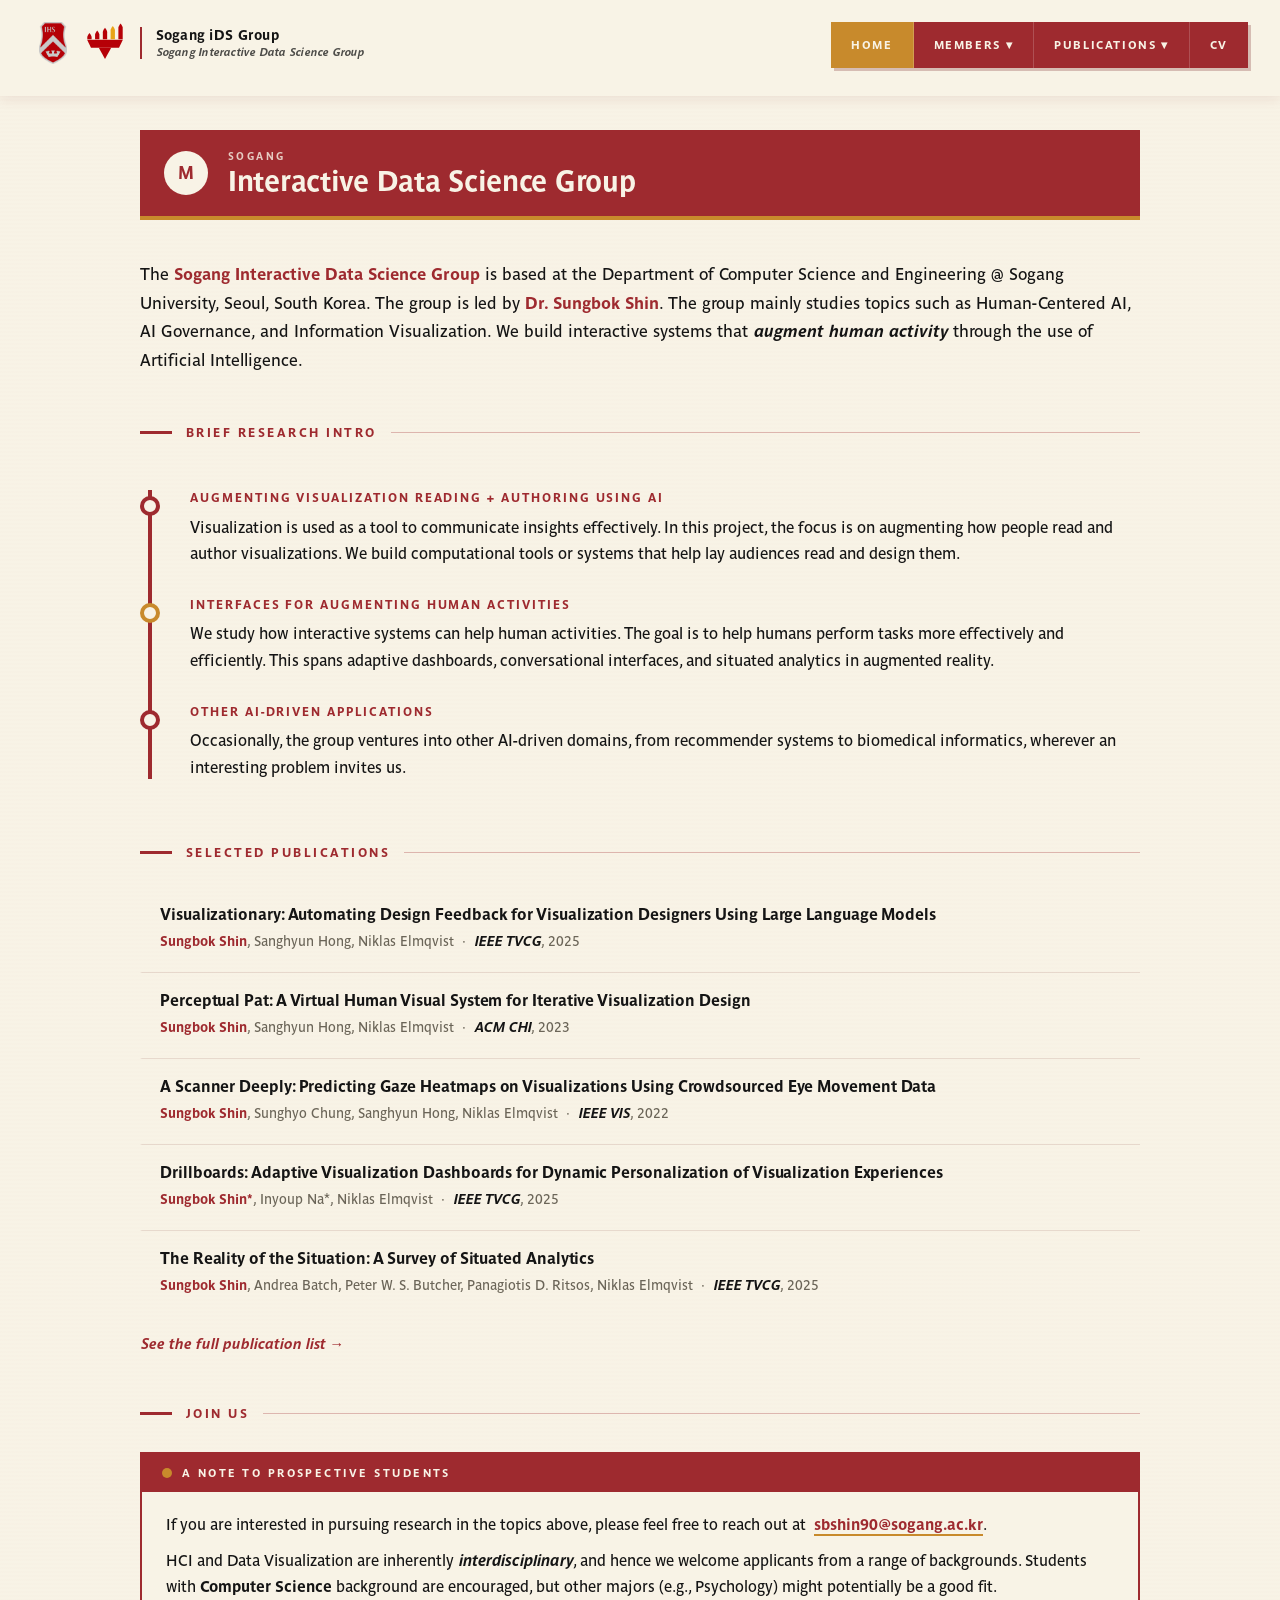
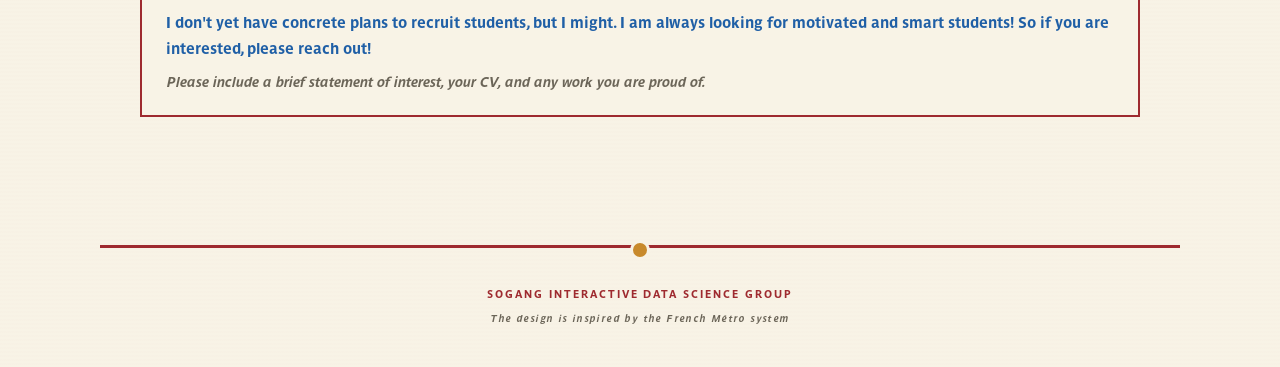
==== index.html @ 40890830 "initial commit initial commit" ====
<!DOCTYPE html>
<html lang="en">
<head>
  <meta charset="UTF-8">
  <meta name="viewport" content="width=device-width, initial-scale=1.0">
  <title>Sogang iDS Group</title>
  <meta name="description" content="Sogang Interactive Data Science Group — Research on Data Visualization, Human-Centered AI, and Augmented Interfaces at Sogang University.">
  <link rel="stylesheet" href="assets/style.css">
</head>
<body>

  <!-- ===== Fixed top header band (cream background) ===== -->
  <div class="top-header-bar"></div>

  <!-- ===== Site identifier (top-left) ===== -->
  <div class="site-identifier">
    <div class="sogang-mark">
      <img src="assets/sogang-logo.png" alt="Sogang University">
    </div>
    <div class="logo-mark">
      <img src="assets/logo-torch.svg" alt="Sogang iDS Group">
    </div>
    <div class="logo-divider"></div>
    <div class="lockup">
      <div class="lockup-main">Sogang iDS Group</div>
      <div class="lockup-sub">Sogang Interactive Data Science Group</div>
    </div>
  </div>

  <!-- ===== Top-Right Navigation (Paris Métro panel) ===== -->
  <nav class="top-nav">
    <a href="index.html" class="active">Home</a>
    <div class="has-dropdown">
      <button type="button" class="dropdown-toggle" aria-haspopup="true" aria-expanded="false">Members ▾</button>
      <div class="dropdown">
        <a href="pi.html">PI</a>
        <a href="researchers.html">Researchers</a>
      </div>
    </div>
    <div class="has-dropdown">
      <button type="button" class="dropdown-toggle" aria-haspopup="true" aria-expanded="false">Publications ▾</button>
      <div class="dropdown">
        <a href="publications-full.html">Full Papers &amp; Journals</a>
        <a href="publications-workshop.html">Short / Workshop / Posters / Korean</a>
      </div>
    </div>
    <a href="cv/curriculum_vitae_sungbokshin.pdf" target="_blank" download>CV</a>
  </nav>

  <!-- ===== MAIN ===== -->
  <main>

    <header class="page-header">
      <div class="station-sign">
        <div class="station-line">M</div>
        <div class="station-name">
          <div class="kicker">Sogang</div>
          <h2>Interactive Data Science Group</h2>
        </div>
      </div>
    </header>

    <p class="lead">
      The <strong>Sogang Interactive Data Science Group</strong> is based at the Department of Computer Science and Engineering @ Sogang University, Seoul, South Korea. The group is led by <strong>Dr. Sungbok Shin</strong>. The group mainly studies topics such as Human-Centered AI, AI Governance, and Information Visualization. We build interactive systems that <em>augment human activity</em> through the use of Artificial Intelligence.  
    </p>

    <div class="section-heading"> Brief Research Intro</div>

    <ul class="research-list">
      <li>
        <strong> Augmenting Visualization Reading + Authoring using AI </strong>
        Visualization is used as a tool to communicate insights effectively. In this project, the focus is on augmenting how people read and author visualizations. We build computational tools or systems that help lay audiences read and design them.    </li>
      <li>
        <strong>Interfaces for Augmenting Human Activities</strong>
        We study how interactive systems can help human activities. The goal is to help humans perform tasks more effectively and efficiently. This spans adaptive dashboards, conversational interfaces, and situated analytics in augmented reality.
      </li>
      <li>
        <strong>Other AI-Driven Applications</strong>
        Occasionally, the group ventures into other AI-driven domains, from recommender systems to biomedical informatics, wherever an interesting problem invites us. 
      </li>
    </ul>

    <div class="section-heading">Selected Publications</div>

    <ul class="selected-pubs">
      <li>
        <div class="sel-pub-title">Visualizationary: Automating Design Feedback for Visualization Designers Using Large Language Models</div>
        <div class="sel-pub-meta">
          <span class="me">Sungbok Shin</span>, Sanghyun Hong, Niklas Elmqvist
          &nbsp;·&nbsp; <em>IEEE TVCG</em>, 2025
        </div>
      </li>

      <li>
        <div class="sel-pub-title">Perceptual Pat: A Virtual Human Visual System for Iterative Visualization Design</div>
        <div class="sel-pub-meta">
          <span class="me">Sungbok Shin</span>, Sanghyun Hong, Niklas Elmqvist
          &nbsp;·&nbsp; <em>ACM CHI</em>, 2023
        </div>
      </li>

      <li>
        <div class="sel-pub-title">A Scanner Deeply: Predicting Gaze Heatmaps on Visualizations Using Crowdsourced Eye Movement Data</div>
        <div class="sel-pub-meta">
          <span class="me">Sungbok Shin</span>, Sunghyo Chung, Sanghyun Hong, Niklas Elmqvist
          &nbsp;·&nbsp; <em>IEEE VIS</em>, 2022
        </div>
      </li>

      <li>
        <div class="sel-pub-title">Drillboards: Adaptive Visualization Dashboards for Dynamic Personalization of Visualization Experiences</div>
        <div class="sel-pub-meta">
          <span class="me">Sungbok Shin*</span>, Inyoup Na*, Niklas Elmqvist
          &nbsp;·&nbsp; <em>IEEE TVCG</em>, 2025
        </div>
      </li>

      <li>
        <div class="sel-pub-title">The Reality of the Situation: A Survey of Situated Analytics</div>
        <div class="sel-pub-meta">
          <span class="me">Sungbok Shin</span>, Andrea Batch, Peter W. S. Butcher, Panagiotis D. Ritsos, Niklas Elmqvist
          &nbsp;·&nbsp; <em>IEEE TVCG</em>, 2025
        </div>
      </li>



    </ul>

    <p class="see-all-pubs">
      <a href="publications-full.html">See the full publication list &rarr;</a>
    </p>

    <div class="section-heading">Join Us</div>

    <div class="contact-box">
      <div class="contact-header">A Note to Prospective Students</div>
      <div class="contact-body">
        <p>
          If you are interested in pursuing research in the topics above, please feel free to reach out at &nbsp;<a href="mailto:sbshin90@sogang.ac.kr">sbshin90@sogang.ac.kr</a>.
        </p>
        <p>
          HCI and Data Visualization are inherently <em>interdisciplinary</em>, and hence we welcome applicants from a range of backgrounds. Students with <strong>Computer Science</strong> background are encouraged, but other majors (e.g., Psychology) might potentially be a good fit.
        </p>

        <p style="color: #1f5fa6; font-weight: 700;"> I don't yet have concrete plans to recruit students, but I might. I am always looking for motivated and smart students! So if you are interested, please reach out!</p>
        <p style="font-size: 0.88rem; color: var(--muted); font-style: italic;">
          Please include a brief statement of interest, your CV, and any work you are proud of.
        </p>
      </div>
    </div>

  </main>

  <footer>
    <div class="footer-main">Sogang Interactive Data Science Group</div>
    <div class="footer-sub">The design is inspired by the French Métro system</div>
  </footer>


  <script src="assets/nav.js"></script>
</body>
</html>
---- assets/style.css ----
/* ============================================
   Sogang Interactive Data Science Group
   Typography:   Parisine (primary) · Helvetica (fallback) · Gulim (Korean)
   Palette:      Paris Métro Blue + Green on cream
   Mood:         Paris Métro signage — calm, legible, functional
   ============================================ */

/* -----------------------------------------------
   Parisine font face declarations
   -----------------------------------------------
   Parisine font files are located at assets/fonts/.
   Currently using .otf format. If .woff2 versions are
   added later, append them to the src list for better
   performance on the web.
   ----------------------------------------------- */

@font-face {
  font-family: "Parisine";
  src: url("fonts/Parisine_Regular.otf") format("opentype");
  font-weight: 400;
  font-style: normal;
  font-display: swap;
}
@font-face {
  font-family: "Parisine";
  src: url("fonts/Parisine_Bold.otf") format("opentype");
  font-weight: 700;
  font-style: normal;
  font-display: swap;
}
@font-face {
  font-family: "Parisine";
  src: url("fonts/Parisine_Bold_Italic.otf") format("opentype");
  font-weight: 700;
  font-style: italic;
  font-display: swap;
}

:root {
  /* Primary — Sogang crimson · Pantone 704C */
  --pantone-red: #9E2A2F;
  --pantone-red-dark: #6F1A1E;
  --pantone-red-light: #BA3D42;

  /* Accent — warm amber/ember, harmonizes with the Promethean fire */
  --ember: #C88A2C;
  --ember-dark: #8c6018;

  /* Paris RER line colours (course-level tags) */
  --rer-a: #E2231A; /* RER A — red  → Undergraduate */
  --rer-b: #5291CE; /* RER B — blue → Graduate */

  /* Paris Métro Line 1 — yellow (the "New" publication badge) */
  --metro-1: #FFCE00;

  /* Legacy aliases (kept so older class names still resolve) */
  --metro-green: var(--ember);
  --metro-green-dark: var(--ember-dark);

  /* Paper tones */
  --cream: #f3ede0;
  --paper: #f8f3e6;
  --paper-dark: #ede6d4;
  --ink: #141414;
  --ink-soft: #3a3a3a;
  --rule: #1a1a1a;
  --muted: #6b6558;
}

* {
  margin: 0;
  padding: 0;
  box-sizing: border-box;
}

html {
  font-size: 16px;
}

body {
  /* Parisine first — falls through to Helvetica if not loaded */
  font-family: "Parisine", "Helvetica Neue", "Helvetica", "Arial", "Gulim", "굴림", sans-serif;
  background-color: var(--paper);
  color: var(--ink);
  line-height: 1.6;
  min-height: 100vh;
  /* Very subtle paper grain via gradient */
  background-image:
    repeating-linear-gradient(
      0deg,
      transparent,
      transparent 2px,
      rgba(158, 42, 47, 0.006) 2px,
      rgba(158, 42, 47, 0.006) 4px
    );
}

:lang(ko), .ko {
  font-family: "Gulim", "굴림", "Malgun Gothic", sans-serif;
}

strong { font-weight: 700; }
em { font-style: italic; }

/* =====================
   Top Header Area
   Fixed band across the top that holds both the logo lockup
   (left) and the navigation bar (right). Its cream background
   ensures scrolled content never shows through.
   ===================== */
.top-header-bar {
  position: fixed;
  top: 0;
  left: 0;
  right: 0;
  height: 96px;
  background: var(--paper);
  z-index: 98;
  box-shadow: 0 4px 12px rgba(111, 26, 30, 0.08);
}

/* =====================
   Top-Right Floating Navigation
   Style: Paris Métro signage panel
   ===================== */
nav.top-nav {
  position: fixed;
  top: 22px;
  right: 32px;
  z-index: 100;
  display: flex;
  gap: 0;
  align-items: stretch;
  background: var(--pantone-red);
  border: none;
  box-shadow: 3px 3px 0 rgba(111, 26, 30, 0.25);
  overflow: visible;
}

nav.top-nav a,
nav.top-nav .dropdown-toggle {
  color: var(--paper);
  text-decoration: none;
  padding: 14px 20px;
  position: relative;
  transition: background 0.15s;
  background: var(--pantone-red);
  border: none;
  cursor: pointer;
  font: inherit;
  font-weight: 700;
  letter-spacing: 0.14em;
  text-transform: uppercase;
  font-size: 0.72rem;
  display: flex;
  align-items: center;
  border-right: 1px solid rgba(255, 255, 255, 0.18);
}

nav.top-nav > *:last-child a,
nav.top-nav > *:last-child.dropdown-toggle,
nav.top-nav > a:last-child {
  border-right: none;
}

nav.top-nav a:hover,
nav.top-nav .dropdown-toggle:hover,
nav.top-nav .dropdown-toggle.open {
  background: var(--metro-green);
}

nav.top-nav a.active,
nav.top-nav .dropdown-toggle.active-parent {
  background: var(--metro-green);
}

nav.top-nav .has-dropdown {
  position: relative;
  display: flex;
  border-right: 1px solid rgba(255, 255, 255, 0.18);
}

nav.top-nav .has-dropdown .dropdown-toggle {
  border-right: none;
}

nav.top-nav .dropdown {
  position: absolute;
  top: calc(100% + 2px);
  left: 0;
  right: 0;
  background: var(--pantone-red);
  border: none;
  padding: 0;
  min-width: 100%;
  display: none;
  box-shadow: 3px 3px 0 rgba(111, 26, 30, 0.25);
}

nav.top-nav .dropdown.open {
  display: block;
}

nav.top-nav .dropdown a {
  display: block;
  padding: 12px 20px;
  font-size: 0.68rem;
  letter-spacing: 0.18em;
  border-right: none;
  border-top: 1px solid rgba(255, 255, 255, 0.14);
}

nav.top-nav .dropdown a:first-child {
  border-top: none;
}

/* =====================
   Top-left: logo + Sogang lockup
   ===================== */
.site-identifier {
  position: fixed;
  top: 22px;
  left: 32px;
  z-index: 99;
  display: flex;
  align-items: center;
  gap: 10px;
}

.site-identifier .sogang-mark,
.site-identifier .logo-mark {
  width: 42px;
  height: 42px;
  flex-shrink: 0;
  display: flex;
  align-items: center;
  justify-content: center;
}

.site-identifier .sogang-mark img,
.site-identifier .logo-mark img,
.site-identifier .logo-mark svg {
  width: 100%;
  height: 100%;
  display: block;
  object-fit: contain;
}

/* Placeholder styling for when the Sogang crest image is missing */
.site-identifier .sogang-mark {
  background: transparent;
}

.site-identifier .sogang-mark:empty::before,
.site-identifier .sogang-mark img[src=""],
.site-identifier .sogang-mark img:not([src]) {
  content: "";
  display: block;
  width: 100%;
  height: 100%;
  border: 1px dashed var(--pantone-red);
  border-radius: 2px;
  opacity: 0.4;
}

.site-identifier .logo-divider {
  width: 1.5px;
  height: 32px;
  background: var(--pantone-red);
  flex-shrink: 0;
  margin-left: 4px;
  margin-right: 4px;
}

.site-identifier .lockup {
  display: flex;
  flex-direction: column;
  gap: 2px;
  line-height: 1.15;
}

.site-identifier .lockup-main {
  font-size: 0.88rem;
  letter-spacing: 0.02em;
  color: var(--ink);
  font-weight: 700;
}

.site-identifier .lockup-sub {
  font-size: 0.7rem;
  color: var(--ink);
  letter-spacing: 0.02em;
  font-weight: 400;
  font-style: italic;
  opacity: 0.75;
}

/* =====================
   Main Content
   ===================== */
/* Main content area.
   The fixed .top-header-bar (96px tall, cream background) covers the
   top of the viewport and shields both the logo lockup (left) and the
   nav bar (right). Content below scrolls normally and is hidden behind
   the header band when scrolled up. */
main {
  max-width: 1080px;
  margin: 0 auto;
  padding: 130px 40px 40px 40px;
}

/* Page header — styled like a Métro station sign */
.page-header {
  margin-bottom: 40px;
}

.station-sign {
  display: flex;
  align-items: center;
  gap: 20px;
  padding: 18px 24px;
  background: var(--pantone-red);
  color: var(--paper);
  border-bottom: 4px solid var(--metro-green);
  margin-bottom: 24px;
}

.station-sign .station-line {
  width: 44px;
  height: 44px;
  border-radius: 50%;
  background: var(--paper);
  color: var(--pantone-red);
  display: flex;
  align-items: center;
  justify-content: center;
  font-weight: 800;
  font-size: 1.1rem;
  letter-spacing: 0.02em;
  flex-shrink: 0;
}

.station-sign .station-name {
  flex: 1;
  min-width: 0;
}

.station-sign .station-name h2 {
  font-size: 1.8rem;
  letter-spacing: -0.01em;
  font-weight: 800;
  line-height: 1.1;
  margin-bottom: 2px;
}

.station-sign .station-name .kicker {
  font-size: 0.65rem;
  letter-spacing: 0.24em;
  text-transform: uppercase;
  opacity: 0.8;
  font-weight: 700;
}

.page-subtitle {
  color: var(--muted);
  font-size: 0.92rem;
  font-style: italic;
  padding: 0 4px;
}

/* =====================
   Home Page
   ===================== */
.lead {
  font-size: 1.05rem;
  line-height: 1.7;
  margin-bottom: 28px;
  color: var(--ink);
}

.lead strong {
  color: var(--pantone-red);
}

/* Research bullet list — styled like Métro station stops on a line */
.research-list {
  list-style: none;
  margin: 32px 0;
  padding: 0 0 0 22px;
  position: relative;
}

/* The vertical "Metro line" */
.research-list::before {
  content: "";
  position: absolute;
  left: 8px;
  top: 16px;
  bottom: 16px;
  width: 4px;
  background: var(--pantone-red);
}

.research-list li {
  position: relative;
  padding: 14px 0 14px 28px;
  font-size: 1rem;
  line-height: 1.65;
}

/* The station-stop circle */
.research-list li::before {
  content: "";
  position: absolute;
  left: -22px;
  top: 22px;
  width: 20px;
  height: 20px;
  border-radius: 50%;
  background: var(--paper);
  border: 4px solid var(--pantone-red);
  box-sizing: border-box;
}

/* Highlight every-other stop in green */
.research-list li:nth-child(2)::before {
  border-color: var(--metro-green);
}

.research-list li strong {
  display: block;
  font-size: 0.76rem;
  letter-spacing: 0.16em;
  text-transform: uppercase;
  color: var(--pantone-red);
  margin-bottom: 6px;
  font-weight: 800;
}

/* =====================
   Selected Publications (homepage list)
   Understated. No numbers, no bullets, no year bar — just
   clean typography with a thin red left stripe on hover.
   ===================== */
.selected-pubs {
  list-style: none;
  padding: 0;
  margin: 0;
}

.selected-pubs li {
  padding: 16px 0 18px 18px;
  border-left: 2px solid transparent;
  transition: border-color 0.2s, padding-left 0.2s;
  margin-bottom: 2px;
}

.selected-pubs li + li {
  border-top: 1px solid rgba(111, 26, 30, 0.12);
}

.selected-pubs li:hover {
  border-left-color: var(--pantone-red);
}

.sel-pub-title {
  font-size: 1rem;
  font-weight: 700;
  color: var(--ink);
  line-height: 1.4;
  margin-bottom: 6px;
  letter-spacing: -0.005em;
}

.sel-pub-meta {
  font-size: 0.86rem;
  color: var(--muted);
  line-height: 1.5;
}

.sel-pub-meta em {
  font-style: italic;
  color: var(--ink);
  font-weight: 600;
}

.sel-pub-meta .me {
  font-weight: 700;
  color: var(--pantone-red);
  font-style: normal;
}

.see-all-pubs {
  margin-top: 18px;
  font-size: 0.92rem;
  font-style: italic;
}

.see-all-pubs a {
  color: var(--pantone-red);
  text-decoration: none;
  border-bottom: 1px solid transparent;
  transition: border-color 0.2s;
}

.see-all-pubs a:hover {
  border-bottom-color: var(--pantone-red);
}

/* Section heading — Paris Métro line-info style */
.section-heading {
  display: flex;
  align-items: center;
  gap: 14px;
  margin: 48px 0 24px 0;
  padding: 0;
  font-size: 0.78rem;
  color: var(--pantone-red);
  font-weight: 800;
  text-transform: uppercase;
  letter-spacing: 0.2em;
}

.section-heading::before {
  content: "";
  display: inline-block;
  width: 32px;
  height: 3px;
  background: var(--pantone-red);
  flex-shrink: 0;
}

.section-heading::after {
  content: "";
  display: inline-block;
  flex: 1;
  height: 1px;
  background: var(--pantone-red);
  opacity: 0.3;
}

/* Contact box — ticket/info kiosk style */
.contact-box {
  border: 2px solid var(--pantone-red);
  padding: 0;
  background: var(--paper);
  margin: 28px 0;
  line-height: 1.65;
}

.contact-box .contact-header {
  background: var(--pantone-red);
  color: var(--paper);
  padding: 10px 20px;
  font-size: 0.7rem;
  letter-spacing: 0.22em;
  text-transform: uppercase;
  font-weight: 800;
  display: flex;
  align-items: center;
  gap: 10px;
}

.contact-box .contact-header::before {
  content: "";
  width: 10px;
  height: 10px;
  border-radius: 50%;
  background: var(--metro-green);
}

.contact-box .contact-body {
  padding: 20px 24px;
  font-size: 0.98rem;
}

.contact-box .contact-body p {
  margin-bottom: 10px;
}

.contact-box .contact-body p:last-child {
  margin-bottom: 0;
}

.contact-box a {
  color: var(--pantone-red);
  font-weight: 700;
  text-decoration: none;
  border-bottom: 2px solid var(--metro-green);
  padding-bottom: 1px;
}

.contact-box a:hover {
  color: var(--metro-green-dark);
  border-bottom-color: var(--pantone-red);
}

/* =====================
   Members Page
   ===================== */
.member-card {
  display: flex;
  gap: 32px;
  padding: 28px 0;
  border-bottom: 1px solid rgba(158, 42, 47, 0.2);
  align-items: flex-start;
}

.member-card:last-child {
  border-bottom: none;
}

.member-photo {
  width: 140px;
  height: 170px;
  flex-shrink: 0;
  border: 2px solid var(--pantone-red);
  background: var(--cream);
  display: flex;
  align-items: center;
  justify-content: center;
  font-size: 0.65rem;
  color: var(--muted);
  letter-spacing: 0.12em;
  text-align: center;
  padding: 10px;
  text-transform: uppercase;
  font-weight: 700;
}

.member-photo img {
  width: 100%;
  height: 100%;
  object-fit: cover;
}

.member-info h3 {
  font-size: 1.4rem;
  color: var(--ink);
  margin-bottom: 4px;
  font-weight: 800;
  letter-spacing: -0.01em;
}

.member-info .title {
  color: var(--pantone-red);
  font-size: 0.78rem;
  margin-bottom: 14px;
  letter-spacing: 0.14em;
  font-weight: 700;
  text-transform: uppercase;
  padding-bottom: 6px;
  border-bottom: 2px solid var(--metro-green);
  display: inline-block;
}

.member-info .bio {
  font-size: 0.95rem;
  line-height: 1.65;
  margin-bottom: 10px;
}

.member-info .links {
  font-size: 0.85rem;
  color: var(--muted);
  margin-top: 14px;
}

.member-info .links a {
  color: var(--pantone-red);
  text-decoration: none;
  border-bottom: 1.5px solid var(--metro-green);
  margin-right: 14px;
  font-weight: 700;
  padding-bottom: 1px;
}

/* Recruiting notice — Métro announcement board style */
.recruiting-notice {
  background: var(--paper);
  border: 2px solid var(--pantone-red);
  margin: 20px 0;
  padding: 0;
}

.recruiting-notice .notice-top {
  background: var(--pantone-red);
  color: var(--paper);
  padding: 10px 20px;
  font-size: 0.72rem;
  letter-spacing: 0.24em;
  text-transform: uppercase;
  font-weight: 800;
  display: flex;
  align-items: center;
  gap: 10px;
}

.recruiting-notice .notice-top::before {
  content: "";
  width: 10px;
  height: 10px;
  border-radius: 50%;
  background: var(--metro-green);
  animation: pulse 2s ease-in-out infinite;
}

@keyframes pulse {
  0%, 100% { opacity: 1; }
  50% { opacity: 0.4; }
}

.recruiting-notice .notice-body {
  padding: 24px 28px;
  text-align: center;
}

.recruiting-notice h3 {
  font-size: 1.35rem;
  color: var(--pantone-red);
  margin-bottom: 14px;
  font-weight: 800;
  letter-spacing: -0.01em;
}

.recruiting-notice p {
  font-size: 0.96rem;
  line-height: 1.65;
  max-width: 560px;
  margin: 0 auto;
}

.recruiting-notice p + p {
  margin-top: 12px;
}

/* Criteria / looking-for list — numbered like Métro line stops */
.criteria-list {
  list-style: none;
  margin: 20px 0;
  padding: 0;
  counter-reset: criterion;
}

.criteria-list li {
  position: relative;
  padding: 14px 0 14px 52px;
  font-size: 0.98rem;
  line-height: 1.6;
  border-bottom: 1px dashed rgba(158, 42, 47, 0.25);
  counter-increment: criterion;
}

.criteria-list li:last-child {
  border-bottom: none;
}

.criteria-list li::before {
  content: counter(criterion);
  position: absolute;
  left: 0;
  top: 12px;
  width: 32px;
  height: 32px;
  border-radius: 50%;
  background: var(--pantone-red);
  color: var(--paper);
  font-size: 0.88rem;
  font-weight: 800;
  display: flex;
  align-items: center;
  justify-content: center;
  flex-shrink: 0;
}

.criteria-list li strong {
  color: var(--pantone-red);
  font-weight: 800;
}

/* =====================
   Publications Pages
   ===================== */

/* Publications index / landing */
.pub-nav {
  display: grid;
  grid-template-columns: 1fr 1fr;
  gap: 20px;
  margin: 32px 0;
}

.pub-nav-card {
  border: 2px solid var(--pantone-red);
  background: var(--paper);
  padding: 0;
  text-decoration: none;
  color: var(--ink);
  transition: background 0.15s;
  display: flex;
  flex-direction: column;
}

.pub-nav-card:hover {
  background: var(--cream);
}

.pub-nav-card .pnc-top {
  background: var(--pantone-red);
  color: var(--paper);
  padding: 10px 16px;
  font-size: 0.66rem;
  letter-spacing: 0.2em;
  text-transform: uppercase;
  font-weight: 800;
}

.pub-nav-card .pnc-body {
  padding: 20px 20px 22px 20px;
  flex: 1;
}

.pub-nav-card h3 {
  font-size: 1.1rem;
  color: var(--pantone-red);
  font-weight: 800;
  margin-bottom: 8px;
  letter-spacing: -0.01em;
  line-height: 1.25;
}

.pub-nav-card p {
  font-size: 0.88rem;
  color: var(--ink-soft);
  line-height: 1.5;
}

.pub-nav-card .pnc-arrow {
  color: var(--metro-green);
  font-weight: 800;
  margin-top: 10px;
  font-size: 0.78rem;
  letter-spacing: 0.18em;
  text-transform: uppercase;
}

/* Year marker — understated, elegant divider */
.pub-year {
  display: block;
  color: var(--pantone-red);
  padding: 6px 0 6px 14px;
  font-size: 0.95rem;
  font-weight: 700;
  letter-spacing: 0.24em;
  margin: 44px 0 20px 0;
  text-transform: uppercase;
  border-left: 2px solid var(--pantone-red);
}

.pub-year:first-of-type {
  margin-top: 12px;
}

/* Subsection heading — for grouping short papers / workshops / posters etc */
.subsection-heading {
  display: flex;
  align-items: baseline;
  gap: 14px;
  margin: 44px 0 18px 0;
  padding-bottom: 8px;
  border-bottom: 2px solid var(--pantone-red);
}

.subsection-heading:first-of-type {
  margin-top: 16px;
}

.subsection-heading .subsection-number {
  font-size: 0.78rem;
  font-weight: 800;
  color: var(--pantone-red);
  letter-spacing: 0.08em;
  background: var(--cream);
  padding: 4px 10px;
  border: 1.5px solid var(--pantone-red);
}

.subsection-heading .subsection-label {
  font-size: 1.08rem;
  font-weight: 800;
  color: var(--ink);
  letter-spacing: -0.005em;
}

/* Empty section placeholder inside a pub subsection */
.empty-section-note {
  padding: 16px 20px;
  background: var(--cream);
  border-left: 3px solid var(--pantone-red);
  font-size: 0.85rem;
  color: var(--muted);
  font-style: italic;
  margin: 12px 0 24px 0;
  line-height: 1.55;
}

.empty-section-note code {
  font-family: Menlo, Consolas, monospace;
  background: var(--paper);
  padding: 1px 5px;
  font-size: 0.85em;
  color: var(--pantone-red);
  font-style: normal;
}

.publication {
  margin-bottom: 24px;
  padding-left: 36px;
  position: relative;
  font-size: 0.95rem;
  line-height: 1.55;
}

.publication::before {
  content: counter(pub, decimal-leading-zero);
  counter-increment: pub -1;
  position: absolute;
  left: 0;
  top: 2px;
  color: var(--metro-green);
  font-weight: 800;
  font-size: 0.78rem;
  letter-spacing: 0.05em;
}

/* Publications list. The `counter-reset` value should be set to
   (total publications in the page + 1). Since HTML lists papers
   newest-first, this makes the NEWEST paper show the highest number
   and the OLDEST paper show "01" — standard academic CV convention.
   When adding a new paper, increment the counter-reset value here. */
.pub-list {
  counter-reset: pub 17; /* publications-full.html: 16 papers + 1 */
}
.pub-list.workshop-list {
  counter-reset: pub 6; /* publications-workshop.html: 5 entries + 1 */
}

.publication .pub-title {
  font-weight: 800;
  color: var(--ink);
  display: flex;
  align-items: flex-start;
  gap: 10px;
  margin-bottom: 4px;
  letter-spacing: -0.005em;
}

.publication .pub-authors {
  font-size: 0.9rem;
  margin-bottom: 3px;
  color: var(--ink-soft);
}

.publication .pub-authors .me {
  font-weight: 800;
  color: var(--pantone-red);
  border-bottom: 2px solid var(--metro-green);
  padding-bottom: 1px;
}

.publication .pub-venue {
  font-style: italic;
  color: var(--ink-soft);
  font-size: 0.88rem;
}

.publication .pub-venue .badge {
  display: inline-block;
  font-style: normal;
  font-size: 0.62rem;
  letter-spacing: 0.1em;
  padding: 2px 8px;
  margin-left: 6px;
  background: var(--pantone-red);
  color: var(--paper);
  vertical-align: 1px;
  text-transform: uppercase;
  font-weight: 800;
}

/* Title flags: keep "Conditionally Accepted" + "New" together on one line,
   sitting at the end of the title. Order in markup = Conditionally (left),
   New (right). The group wraps as a single unit if the title is long. */
.publication .pub-title .pub-flags {
  display: inline-flex;
  align-items: center;
  gap: 6px;
  flex: 0 0 auto;
  margin-top: 3px;
  white-space: nowrap;
}

/* "New" badge — Paris Métro Line 1 (yellow roundel) */
.publication .pub-title .new-badge {
  display: inline-flex;
  align-items: center;
  margin-left: 0;
  padding: 2px 10px;
  border-radius: 999px;
  background: var(--metro-1);
  color: var(--ink);
  font-size: 0.6rem;
  font-weight: 800;
  letter-spacing: 0.14em;
  text-transform: uppercase;
  box-shadow: inset 0 0 0 1.5px rgba(0, 0, 0, 0.12);
}

/* "Conditionally Accepted" — Paris Métro «travaux» (works-in-progress) badge.
   Yellow/black hazard tape = under construction; distinct from the solid
   yellow "New" pill by its striped marker. */
.publication .pub-title .cond-badge {
  display: inline-flex;
  align-items: center;
  gap: 6px;
  font-style: normal;
  margin-left: 0;
  padding: 2px 9px;
  font-size: 0.6rem;
  font-weight: 800;
  letter-spacing: 0.1em;
  text-transform: uppercase;
  color: var(--ink);
  background: var(--paper);
  border: 1.5px solid var(--ink);
  border-radius: 3px;
  white-space: nowrap;
}

.publication .pub-title .cond-badge::before {
  content: "";
  flex: 0 0 auto;
  width: 15px;
  height: 11px;
  border-radius: 2px;
  box-shadow: inset 0 0 0 1px rgba(0, 0, 0, 0.55);
  background: repeating-linear-gradient(
    -45deg,
    #161616 0, #161616 3px,
    var(--metro-1) 3px, var(--metro-1) 6px
  );
}

/* On narrow screens, let the badge group wrap below the title (avoids overflow);
   on desktop it stays pinned to the right of the title's first line. */
@media (max-width: 640px) {
  .publication .pub-title {
    flex-wrap: wrap;
    gap: 6px;
  }
  .publication .pub-title .pub-flags {
    margin-top: 0;
  }
}

.publication .pub-links {
  font-size: 0.72rem;
  margin-top: 6px;
}

.publication .pub-links a {
  color: var(--pantone-red);
  text-decoration: none;
  border-bottom: 1.5px solid var(--metro-green);
  margin-right: 12px;
  letter-spacing: 0.12em;
  text-transform: uppercase;
  font-weight: 800;
  padding-bottom: 1px;
}

.editor-note {
  border: 1.5px dashed var(--pantone-red);
  padding: 18px 22px;
  background: var(--cream);
  font-size: 0.85rem;
  color: var(--ink-soft);
  font-style: italic;
  margin: 24px 0;
  text-align: center;
}

/* Back link for sub-publication pages */
.back-link {
  display: inline-flex;
  align-items: center;
  gap: 8px;
  margin-bottom: 24px;
  color: var(--pantone-red);
  text-decoration: none;
  font-size: 0.72rem;
  font-weight: 800;
  letter-spacing: 0.14em;
  text-transform: uppercase;
  padding: 6px 0;
  border-bottom: 2px solid transparent;
  transition: border-color 0.15s;
}

.back-link:hover {
  border-bottom-color: var(--metro-green);
}

.back-link::before {
  content: "←";
  font-size: 1rem;
}

/* =====================
   Honours list (PI page)
   ===================== */
.honours-list {
  list-style: none;
  max-width: 640px;
  margin: 0 auto;
  font-size: 0.95rem;
  line-height: 1.7;
}

.honours-list li {
  padding: 14px 0 14px 22px;
  border-bottom: 1px dashed rgba(158, 42, 47, 0.25);
  position: relative;
}

.honours-list li:last-child {
  border-bottom: none;
}

.honours-list li::before {
  content: "";
  position: absolute;
  left: 0;
  top: 22px;
  width: 10px;
  height: 10px;
  border-radius: 50%;
  background: var(--metro-green);
}

.honours-list .year {
  color: var(--pantone-red);
  font-weight: 800;
  margin-right: 10px;
  font-size: 0.85rem;
  letter-spacing: 0.05em;
}

/* Compact, semester-grouped course list (PI page) */
.courses-list li {
  display: flex;
  align-items: baseline;
  gap: 16px;
  padding: 11px 0 11px 22px;
}

.courses-list li::before {
  top: 17px;
}

.courses-list .year {
  flex: 0 0 auto;
  margin-right: 0;
  min-width: 92px;
}

.courses-list .course-items {
  flex: 1 1 auto;
  display: flex;
  flex-direction: column;
  gap: 3px;
}

.courses-list .course {
  font-size: 0.92rem;
  line-height: 1.4;
}

.courses-list .course-tag {
  display: inline-block;
  margin-left: 8px;
  font-size: 0.68rem;
  font-weight: 700;
  letter-spacing: 0.05em;
  text-transform: uppercase;
  color: var(--muted);
  border: 1px solid rgba(158, 42, 47, 0.3);
  border-radius: 3px;
  padding: 1px 6px;
  vertical-align: middle;
  white-space: nowrap;
}

/* Course level tag — Paris RER line colours (RER A = undergrad, RER B = grad) */
.courses-list .course-level {
  display: inline-block;
  margin-left: 8px;
  padding: 2px 10px;
  border-radius: 999px;
  font-size: 0.64rem;
  font-weight: 800;
  letter-spacing: 0.07em;
  text-transform: uppercase;
  color: #fff;
  vertical-align: middle;
  white-space: nowrap;
}

.courses-list .course-level.ug {
  background: var(--rer-a);
}

.courses-list .course-level.grad {
  background: var(--rer-b);
}

@media (max-width: 520px) {
  .courses-list li {
    flex-direction: column;
    gap: 6px;
  }
}

/* =====================
   CV Download Button
   ===================== */
.member-info .links a.cv-download {
  display: inline-flex;
  align-items: center;
  gap: 9px;
  margin-top: 16px;
  margin-right: 0;
  padding: 12px 22px;
  background: var(--pantone-red);
  color: var(--paper);
  border-bottom: none;
  text-decoration: none;
  letter-spacing: 0.16em;
  font-size: 0.74rem;
  transition: background 0.15s;
  font-weight: 800;
  text-transform: uppercase;
}

.member-info .links a.cv-download:hover {
  background: var(--pantone-red-dark);
  color: var(--paper);
}

.cv-download .cv-icon {
  flex: 0 0 auto;
}

/* =====================
   Footer — Métro end-of-line sign
   ===================== */
footer {
  max-width: 1080px;
  margin: 60px auto 0 auto;
  padding: 24px 40px 40px 40px;
  text-align: center;
  font-size: 0.68rem;
  color: var(--pantone-red);
  letter-spacing: 0.18em;
  text-transform: uppercase;
  font-weight: 700;
  border-top: 3px solid var(--pantone-red);
  position: relative;
}

footer::before {
  content: "";
  position: absolute;
  top: -8px;
  left: 50%;
  transform: translateX(-50%);
  width: 14px;
  height: 14px;
  border-radius: 50%;
  background: var(--metro-green);
  border: 3px solid var(--paper);
}

footer .footer-main {
  margin-top: 14px;
  padding-bottom: 8px;
}

footer .footer-sub {
  font-size: 0.62rem;
  color: var(--muted);
  letter-spacing: 0.14em;
  font-weight: 400;
  text-transform: none;
  font-style: italic;
}

/* =====================
   Responsive
   ===================== */
@media (max-width: 860px) {
  html { font-size: 15px; }

  /* No fixed top band on mobile - nav moves to bottom, logo is inline */
  .top-header-bar {
    display: none;
  }

  nav.top-nav {
    top: auto;
    bottom: 0;
    right: 0;
    left: 0;
    justify-content: stretch;
    box-shadow: none;
    flex-wrap: nowrap;
    overflow-x: auto;
  }

  nav.top-nav > * {
    flex-shrink: 0;
  }

  nav.top-nav .dropdown {
    top: auto;
    bottom: calc(100% + 2px);
  }

  .site-identifier {
    position: static;
    margin: 24px auto 0 auto;
    justify-content: center;
  }

  main { padding: 24px 20px 90px 20px; }
  .member-card { flex-direction: column; align-items: center; text-align: center; }
  .pub-nav { grid-template-columns: 1fr; }
  .station-sign { flex-direction: column; align-items: flex-start; text-align: left; gap: 10px; padding: 16px 18px; }
}
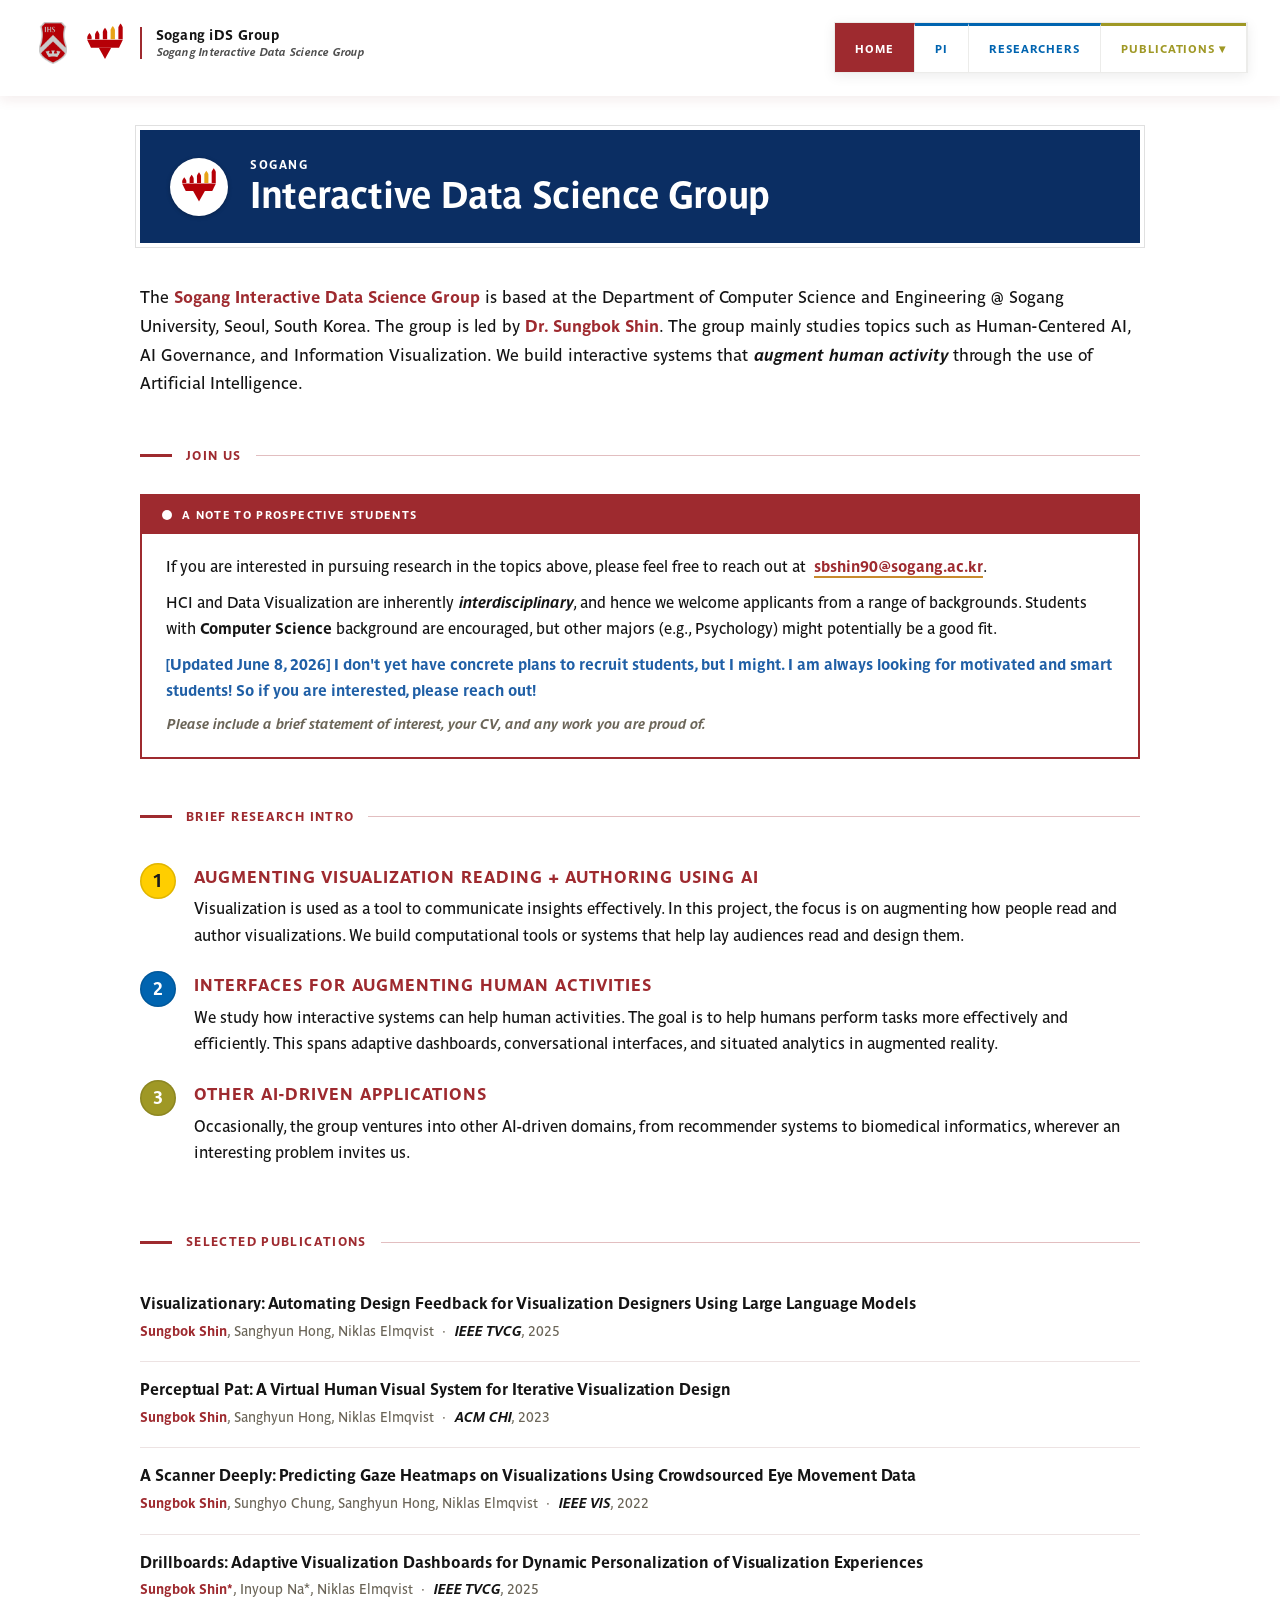
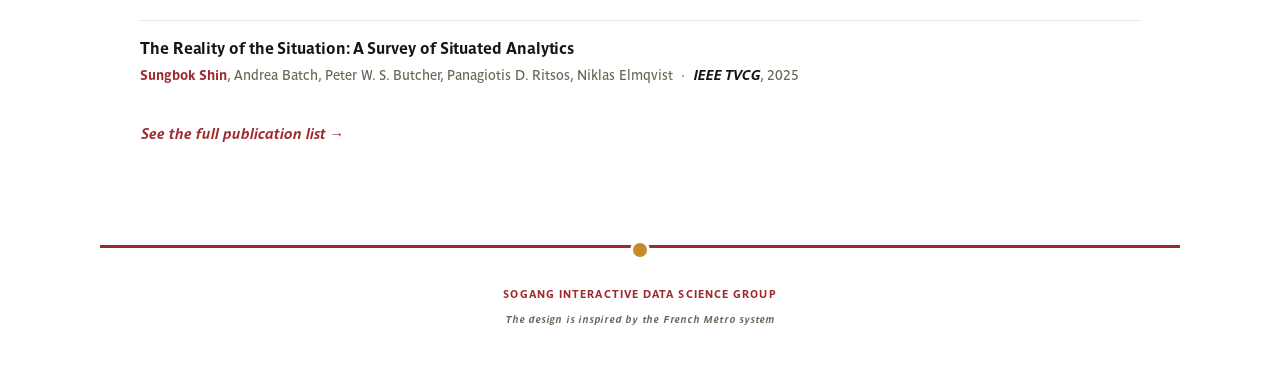
==== commit 8f965836: "Updates Updates" ====
--- a/index.html
+++ b/index.html
@@ -29,30 +29,24 @@
 
   <!-- ===== Top-Right Navigation (Paris Métro panel) ===== -->
   <nav class="top-nav">
-    <a href="index.html" class="active">Home</a>
+    <a href="index.html" class="nav-home active">Home</a>
+    <a href="pi.html" class="nav-members">PI</a>
+    <a href="researchers.html" class="nav-members">Researchers</a>
     <div class="has-dropdown">
-      <button type="button" class="dropdown-toggle" aria-haspopup="true" aria-expanded="false">Members ▾</button>
+      <button class="dropdown-toggle nav-pubs" aria-haspopup="true" aria-expanded="false">Publications &#9662;</button>
       <div class="dropdown">
-        <a href="pi.html">PI</a>
-        <a href="researchers.html">Researchers</a>
+        <a href="publications-full.html" class="nav-pubs">Full Papers &amp; Journals</a>
+        <a href="publications-workshop.html" class="nav-pubs">Short / Workshop / Posters / Korean</a>
       </div>
     </div>
-    <div class="has-dropdown">
-      <button type="button" class="dropdown-toggle" aria-haspopup="true" aria-expanded="false">Publications ▾</button>
-      <div class="dropdown">
-        <a href="publications-full.html">Full Papers &amp; Journals</a>
-        <a href="publications-workshop.html">Short / Workshop / Posters / Korean</a>
-      </div>
-    </div>
-    <a href="cv/curriculum_vitae_sungbokshin.pdf" target="_blank" download>CV</a>
   </nav>
 
   <!-- ===== MAIN ===== -->
   <main>
 
     <header class="page-header">
-      <div class="station-sign">
-        <div class="station-line">M</div>
+      <div class="station-sign station-sign--major">
+        <div class="station-line"><img src="assets/logo-torch.svg" alt="Sogang iDS logo" class="station-line-icon"></div>
         <div class="station-name">
           <div class="kicker">Sogang</div>
           <h2>Interactive Data Science Group</h2>
@@ -63,6 +57,26 @@
     <p class="lead">
       The <strong>Sogang Interactive Data Science Group</strong> is based at the Department of Computer Science and Engineering @ Sogang University, Seoul, South Korea. The group is led by <strong>Dr. Sungbok Shin</strong>. The group mainly studies topics such as Human-Centered AI, AI Governance, and Information Visualization. We build interactive systems that <em>augment human activity</em> through the use of Artificial Intelligence.  
     </p>
+
+
+      <div class="section-heading">Join Us</div>
+
+    <div class="contact-box">
+      <div class="contact-header">A Note to Prospective Students</div>
+      <div class="contact-body">
+        <p>
+          If you are interested in pursuing research in the topics above, please feel free to reach out at &nbsp;<a href="mailto:sbshin90@sogang.ac.kr">sbshin90@sogang.ac.kr</a>.
+        </p>
+        <p>
+          HCI and Data Visualization are inherently <em>interdisciplinary</em>, and hence we welcome applicants from a range of backgrounds. Students with <strong>Computer Science</strong> background are encouraged, but other majors (e.g., Psychology) might potentially be a good fit.
+        </p>
+
+        <p style="color: #1f5fa6; font-weight: 700;"> [Updated June 8, 2026] I don't yet have concrete plans to recruit students, but I might. I am always looking for motivated and smart students! So if you are interested, please reach out!</p>
+        <p style="font-size: 0.88rem; color: var(--muted); font-style: italic;">
+          Please include a brief statement of interest, your CV, and any work you are proud of.
+        </p>
+      </div>
+    </div>
 
     <div class="section-heading"> Brief Research Intro</div>
 
@@ -131,25 +145,6 @@
       <a href="publications-full.html">See the full publication list &rarr;</a>
     </p>
 
-    <div class="section-heading">Join Us</div>
-
-    <div class="contact-box">
-      <div class="contact-header">A Note to Prospective Students</div>
-      <div class="contact-body">
-        <p>
-          If you are interested in pursuing research in the topics above, please feel free to reach out at &nbsp;<a href="mailto:sbshin90@sogang.ac.kr">sbshin90@sogang.ac.kr</a>.
-        </p>
-        <p>
-          HCI and Data Visualization are inherently <em>interdisciplinary</em>, and hence we welcome applicants from a range of backgrounds. Students with <strong>Computer Science</strong> background are encouraged, but other majors (e.g., Psychology) might potentially be a good fit.
-        </p>
-
-        <p style="color: #1f5fa6; font-weight: 700;"> I don't yet have concrete plans to recruit students, but I might. I am always looking for motivated and smart students! So if you are interested, please reach out!</p>
-        <p style="font-size: 0.88rem; color: var(--muted); font-style: italic;">
-          Please include a brief statement of interest, your CV, and any work you are proud of.
-        </p>
-      </div>
-    </div>
-
   </main>
 
   <footer>
--- a/assets/style.css
+++ b/assets/style.css
@@ -42,7 +42,7 @@
   --pantone-red-dark: #6F1A1E;
   --pantone-red-light: #BA3D42;
 
-  /* Accent — warm amber/ember, harmonizes with the Promethean fire */
+  /* Accent — warm amber/ember */
   --ember: #C88A2C;
   --ember-dark: #8c6018;
 
@@ -50,17 +50,22 @@
   --rer-a: #E2231A; /* RER A — red  → Undergraduate */
   --rer-b: #5291CE; /* RER B — blue → Graduate */
 
-  /* Paris Métro Line 1 — yellow (the "New" publication badge) */
-  --metro-1: #FFCE00;
+  /* Paris Métro line colours */
+  --metro-1: #FFCE00; /* Line 1 — yellow */
+  --metro-2: #0064B0; /* Line 2 — blue   */
+  --metro-3: #9F9825; /* Line 3 — olive  */
 
   /* Legacy aliases (kept so older class names still resolve) */
   --metro-green: var(--ember);
   --metro-green-dark: var(--ember-dark);
 
-  /* Paper tones */
-  --cream: #f3ede0;
-  --paper: #f8f3e6;
-  --paper-dark: #ede6d4;
+  /* Paris Métro name-plaque navy — used for the title header only */
+  --navy: #0B2E63;
+
+  /* Paper tones — white base, light neutral panels */
+  --cream: #f4f3f0;
+  --paper: #ffffff;
+  --paper-dark: #ececea;
   --ink: #141414;
   --ink-soft: #3a3a3a;
   --rule: #1a1a1a;
@@ -80,19 +85,10 @@
 body {
   /* Parisine first — falls through to Helvetica if not loaded */
   font-family: "Parisine", "Helvetica Neue", "Helvetica", "Arial", "Gulim", "굴림", sans-serif;
-  background-color: var(--paper);
+  background-color: #fff;
   color: var(--ink);
   line-height: 1.6;
   min-height: 100vh;
-  /* Very subtle paper grain via gradient */
-  background-image:
-    repeating-linear-gradient(
-      0deg,
-      transparent,
-      transparent 2px,
-      rgba(158, 42, 47, 0.006) 2px,
-      rgba(158, 42, 47, 0.006) 4px
-    );
 }
 
 :lang(ko), .ko {
@@ -131,30 +127,30 @@
   display: flex;
   gap: 0;
   align-items: stretch;
-  background: var(--pantone-red);
-  border: none;
-  box-shadow: 3px 3px 0 rgba(111, 26, 30, 0.25);
+  background: var(--paper);
+  border: 1px solid var(--paper-dark);
+  box-shadow: 0 3px 12px rgba(0, 0, 0, 0.08);
   overflow: visible;
 }
 
 nav.top-nav a,
 nav.top-nav .dropdown-toggle {
-  color: var(--paper);
+  color: var(--pantone-red);
   text-decoration: none;
   padding: 14px 20px;
   position: relative;
-  transition: background 0.15s;
-  background: var(--pantone-red);
+  transition: background 0.15s, color 0.15s;
+  background: transparent;
   border: none;
   cursor: pointer;
   font: inherit;
   font-weight: 700;
-  letter-spacing: 0.14em;
+  letter-spacing: 0.08em;
   text-transform: uppercase;
   font-size: 0.72rem;
   display: flex;
   align-items: center;
-  border-right: 1px solid rgba(255, 255, 255, 0.18);
+  border-right: 1px solid var(--paper-dark);
 }
 
 nav.top-nav > *:last-child a,
@@ -166,18 +162,56 @@
 nav.top-nav a:hover,
 nav.top-nav .dropdown-toggle:hover,
 nav.top-nav .dropdown-toggle.open {
-  background: var(--metro-green);
+  background: var(--pantone-red);
+  color: #fff;
 }
 
 nav.top-nav a.active,
 nav.top-nav .dropdown-toggle.active-parent {
-  background: var(--metro-green);
+  background: var(--pantone-red);
+  color: #fff;
+}
+
+/* Flat nav colour-coded by section (Métro lines):
+   Home = red, Members (PI/Researchers) = blue, Publications = olive */
+nav.top-nav .nav-home    { color: var(--pantone-red); }
+nav.top-nav .nav-members { color: var(--metro-2); }
+nav.top-nav .nav-pubs    { color: var(--metro-3); }
+
+/* colour bar on the top-level bar items */
+nav.top-nav > a,
+nav.top-nav .has-dropdown > .dropdown-toggle {
+  border-top: 3px solid transparent;
+}
+nav.top-nav > a.nav-home { border-top-color: var(--pantone-red); }
+nav.top-nav > a.nav-members { border-top-color: var(--metro-2); }
+nav.top-nav .has-dropdown > .dropdown-toggle.nav-pubs { border-top-color: var(--metro-3); }
+
+/* hover / active fill per group */
+nav.top-nav a.nav-home:hover,
+nav.top-nav a.nav-home.active {
+  background: var(--pantone-red);
+  color: #fff;
+}
+
+nav.top-nav a.nav-members:hover,
+nav.top-nav a.nav-members.active {
+  background: var(--metro-2);
+  color: #fff;
+}
+
+nav.top-nav .nav-pubs:hover,
+nav.top-nav .dropdown-toggle.nav-pubs.open,
+nav.top-nav .dropdown-toggle.nav-pubs.active-parent,
+nav.top-nav .dropdown a.nav-pubs.active {
+  background: var(--metro-3);
+  color: #fff;
 }
 
 nav.top-nav .has-dropdown {
   position: relative;
   display: flex;
-  border-right: 1px solid rgba(255, 255, 255, 0.18);
+  border-right: 1px solid var(--paper-dark);
 }
 
 nav.top-nav .has-dropdown .dropdown-toggle {
@@ -189,12 +223,12 @@
   top: calc(100% + 2px);
   left: 0;
   right: 0;
-  background: var(--pantone-red);
-  border: none;
+  background: var(--paper);
+  border: 1px solid var(--paper-dark);
   padding: 0;
   min-width: 100%;
   display: none;
-  box-shadow: 3px 3px 0 rgba(111, 26, 30, 0.25);
+  box-shadow: 0 6px 16px rgba(0, 0, 0, 0.12);
 }
 
 nav.top-nav .dropdown.open {
@@ -205,9 +239,9 @@
   display: block;
   padding: 12px 20px;
   font-size: 0.68rem;
-  letter-spacing: 0.18em;
+  letter-spacing: 0.1em;
   border-right: none;
-  border-top: 1px solid rgba(255, 255, 255, 0.14);
+  border-top: 1px solid var(--paper-dark);
 }
 
 nav.top-nav .dropdown a:first-child {
@@ -317,27 +351,55 @@
 .station-sign {
   display: flex;
   align-items: center;
-  gap: 20px;
-  padding: 18px 24px;
-  background: var(--pantone-red);
-  color: var(--paper);
-  border-bottom: 4px solid var(--metro-green);
+  gap: 18px;
+  padding: 15px 22px;
+  background: var(--navy);
+  color: #fff;
+  border: none;
   margin-bottom: 24px;
+  position: relative;
+  overflow: hidden;
+  box-shadow: 0 2px 10px rgba(11, 46, 99, 0.18);
+}
+
+/* Normal station: a single thin accent line (no red frame) */
+.station-sign::after {
+  content: "";
+  position: absolute;
+  left: 0;
+  right: 0;
+  bottom: 0;
+  height: 3px;
+  z-index: 1;
+  background: rgba(255, 255, 255, 0.55);
+}
+
+.station-sign > * {
+  position: relative;
+  z-index: 1;
 }
 
 .station-sign .station-line {
-  width: 44px;
-  height: 44px;
+  width: 40px;
+  height: 40px;
   border-radius: 50%;
-  background: var(--paper);
-  color: var(--pantone-red);
+  background: #fff;
+  color: var(--pantone-red);
+  border: none;
   display: flex;
   align-items: center;
   justify-content: center;
   font-weight: 800;
-  font-size: 1.1rem;
+  font-size: 1rem;
   letter-spacing: 0.02em;
   flex-shrink: 0;
+  box-shadow: 0 1px 4px rgba(0, 0, 0, 0.25);
+}
+
+.station-sign .station-line .station-line-icon {
+  width: 24px;
+  height: auto;
+  display: block;
 }
 
 .station-sign .station-name {
@@ -346,19 +408,54 @@
 }
 
 .station-sign .station-name h2 {
-  font-size: 1.8rem;
+  font-size: 1.5rem;
   letter-spacing: -0.01em;
   font-weight: 800;
   line-height: 1.1;
   margin-bottom: 2px;
+  color: #fff;
 }
 
 .station-sign .station-name .kicker {
-  font-size: 0.65rem;
-  letter-spacing: 0.24em;
-  text-transform: uppercase;
-  opacity: 0.8;
-  font-weight: 700;
+  font-size: 0.62rem;
+  letter-spacing: 0.13em;
+  text-transform: uppercase;
+  color: #fff;
+  font-weight: 800;
+}
+
+/* ===== Major / interchange station (home page): bigger, framed,
+   multi-line stripe (several lines meet here) ===== */
+.station-sign--major {
+  padding: 26px 30px;
+  gap: 22px;
+  border: none;
+  /* white gap + thin grey outline = framed enamel plaque on the white page */
+  box-shadow: 0 0 0 4px #fff, 0 0 0 5px rgba(0, 0, 0, 0.12);
+  margin-bottom: 30px;
+}
+
+.station-sign--major::after {
+  display: none;
+}
+
+.station-sign--major .station-line {
+  width: 58px;
+  height: 58px;
+  border-width: 3px;
+  font-size: 1.4rem;
+}
+
+.station-sign--major .station-line .station-line-icon {
+  width: 36px;
+}
+
+.station-sign--major .station-name h2 {
+  font-size: 2.3rem;
+}
+
+.station-sign--major .station-name .kicker {
+  font-size: 0.74rem;
 }
 
 .page-subtitle {
@@ -386,61 +483,67 @@
 .research-list {
   list-style: none;
   margin: 32px 0;
-  padding: 0 0 0 22px;
-  position: relative;
-}
-
-/* The vertical "Metro line" */
-.research-list::before {
-  content: "";
-  position: absolute;
-  left: 8px;
-  top: 16px;
-  bottom: 16px;
-  width: 4px;
-  background: var(--pantone-red);
+  padding: 0;
+  counter-reset: rstop;
 }
 
 .research-list li {
   position: relative;
-  padding: 14px 0 14px 28px;
+  padding: 8px 0 18px 54px;
   font-size: 1rem;
   line-height: 1.65;
 }
 
-/* The station-stop circle */
+/* Paris Métro line roundel: numbered, filled, colour per line (1/2/3) */
 .research-list li::before {
-  content: "";
+  counter-increment: rstop;
+  content: counter(rstop);
   position: absolute;
-  left: -22px;
-  top: 22px;
-  width: 20px;
-  height: 20px;
+  left: 0;
+  top: 4px;
+  width: 36px;
+  height: 36px;
   border-radius: 50%;
-  background: var(--paper);
-  border: 4px solid var(--pantone-red);
-  box-sizing: border-box;
-}
-
-/* Highlight every-other stop in green */
+  display: flex;
+  align-items: center;
+  justify-content: center;
+  font-size: 1.1rem;
+  font-weight: 800;
+  font-style: normal;
+  line-height: 1;
+  box-shadow: inset 0 0 0 1.5px rgba(0, 0, 0, 0.12);
+}
+
+.research-list li:nth-child(1)::before {
+  background: var(--metro-1); /* Line 1 — yellow */
+  color: #1a1a1a;
+}
+
 .research-list li:nth-child(2)::before {
-  border-color: var(--metro-green);
+  background: var(--metro-2); /* Line 2 — blue */
+  color: #fff;
+}
+
+.research-list li:nth-child(3)::before {
+  background: var(--metro-3); /* Line 3 — olive */
+  color: #fff;
 }
 
 .research-list li strong {
   display: block;
-  font-size: 0.76rem;
-  letter-spacing: 0.16em;
-  text-transform: uppercase;
-  color: var(--pantone-red);
-  margin-bottom: 6px;
-  font-weight: 800;
+  font-size: 1.05rem;
+  letter-spacing: 0.06em;
+  text-transform: uppercase;
+  color: var(--pantone-red);
+  margin-bottom: 8px;
+  font-weight: 800;
+  line-height: 1.3;
 }
 
 /* =====================
    Selected Publications (homepage list)
    Understated. No numbers, no bullets, no year bar — just
-   clean typography with a thin red left stripe on hover.
+   clean typography. No hover affordance (these are not links).
    ===================== */
 .selected-pubs {
   list-style: none;
@@ -449,18 +552,12 @@
 }
 
 .selected-pubs li {
-  padding: 16px 0 18px 18px;
-  border-left: 2px solid transparent;
-  transition: border-color 0.2s, padding-left 0.2s;
+  padding: 16px 0 18px 0;
   margin-bottom: 2px;
 }
 
 .selected-pubs li + li {
   border-top: 1px solid rgba(111, 26, 30, 0.12);
-}
-
-.selected-pubs li:hover {
-  border-left-color: var(--pantone-red);
 }
 
 .sel-pub-title {
@@ -518,7 +615,7 @@
   color: var(--pantone-red);
   font-weight: 800;
   text-transform: uppercase;
-  letter-spacing: 0.2em;
+  letter-spacing: 0.11em;
 }
 
 .section-heading::before {
@@ -550,10 +647,10 @@
 
 .contact-box .contact-header {
   background: var(--pantone-red);
-  color: var(--paper);
+  color: #fff;
   padding: 10px 20px;
   font-size: 0.7rem;
-  letter-spacing: 0.22em;
+  letter-spacing: 0.12em;
   text-transform: uppercase;
   font-weight: 800;
   display: flex;
@@ -566,7 +663,26 @@
   width: 10px;
   height: 10px;
   border-radius: 50%;
-  background: var(--metro-green);
+  background: #fff;
+  animation: notice-beacon 1.7s ease-in-out infinite;
+}
+
+@keyframes notice-beacon {
+  0%, 100% {
+    background: #ffffff;
+    box-shadow: 0 0 0 0 rgba(255, 206, 0, 0.0);
+  }
+  50% {
+    background: var(--metro-1); /* Métro Line 1 gold */
+    box-shadow: 0 0 0 5px rgba(255, 206, 0, 0.35);
+  }
+}
+
+@media (prefers-reduced-motion: reduce) {
+  .contact-box .contact-header::before {
+    animation: none;
+    background: var(--metro-1);
+  }
 }
 
 .contact-box .contact-body {
@@ -621,7 +737,7 @@
   justify-content: center;
   font-size: 0.65rem;
   color: var(--muted);
-  letter-spacing: 0.12em;
+  letter-spacing: 0.07em;
   text-align: center;
   padding: 10px;
   text-transform: uppercase;
@@ -646,7 +762,7 @@
   color: var(--pantone-red);
   font-size: 0.78rem;
   margin-bottom: 14px;
-  letter-spacing: 0.14em;
+  letter-spacing: 0.08em;
   font-weight: 700;
   text-transform: uppercase;
   padding-bottom: 6px;
@@ -685,10 +801,10 @@
 
 .recruiting-notice .notice-top {
   background: var(--pantone-red);
-  color: var(--paper);
+  color: #fff;
   padding: 10px 20px;
   font-size: 0.72rem;
-  letter-spacing: 0.24em;
+  letter-spacing: 0.13em;
   text-transform: uppercase;
   font-weight: 800;
   display: flex;
@@ -764,7 +880,7 @@
   height: 32px;
   border-radius: 50%;
   background: var(--pantone-red);
-  color: var(--paper);
+  color: #fff;
   font-size: 0.88rem;
   font-weight: 800;
   display: flex;
@@ -807,10 +923,10 @@
 
 .pub-nav-card .pnc-top {
   background: var(--pantone-red);
-  color: var(--paper);
+  color: #fff;
   padding: 10px 16px;
   font-size: 0.66rem;
-  letter-spacing: 0.2em;
+  letter-spacing: 0.11em;
   text-transform: uppercase;
   font-weight: 800;
 }
@@ -840,7 +956,7 @@
   font-weight: 800;
   margin-top: 10px;
   font-size: 0.78rem;
-  letter-spacing: 0.18em;
+  letter-spacing: 0.1em;
   text-transform: uppercase;
 }
 
@@ -851,7 +967,7 @@
   padding: 6px 0 6px 14px;
   font-size: 0.95rem;
   font-weight: 700;
-  letter-spacing: 0.24em;
+  letter-spacing: 0.13em;
   margin: 44px 0 20px 0;
   text-transform: uppercase;
   border-left: 2px solid var(--pantone-red);
@@ -879,7 +995,7 @@
   font-size: 0.78rem;
   font-weight: 800;
   color: var(--pantone-red);
-  letter-spacing: 0.08em;
+  letter-spacing: 0.05em;
   background: var(--cream);
   padding: 4px 10px;
   border: 1.5px solid var(--pantone-red);
@@ -978,11 +1094,11 @@
   display: inline-block;
   font-style: normal;
   font-size: 0.62rem;
-  letter-spacing: 0.1em;
+  letter-spacing: 0.06em;
   padding: 2px 8px;
   margin-left: 6px;
   background: var(--pantone-red);
-  color: var(--paper);
+  color: #fff;
   vertical-align: 1px;
   text-transform: uppercase;
   font-weight: 800;
@@ -1011,7 +1127,7 @@
   color: var(--ink);
   font-size: 0.6rem;
   font-weight: 800;
-  letter-spacing: 0.14em;
+  letter-spacing: 0.08em;
   text-transform: uppercase;
   box-shadow: inset 0 0 0 1.5px rgba(0, 0, 0, 0.12);
 }
@@ -1028,7 +1144,7 @@
   padding: 2px 9px;
   font-size: 0.6rem;
   font-weight: 800;
-  letter-spacing: 0.1em;
+  letter-spacing: 0.06em;
   text-transform: uppercase;
   color: var(--ink);
   background: var(--paper);
@@ -1073,7 +1189,7 @@
   text-decoration: none;
   border-bottom: 1.5px solid var(--metro-green);
   margin-right: 12px;
-  letter-spacing: 0.12em;
+  letter-spacing: 0.07em;
   text-transform: uppercase;
   font-weight: 800;
   padding-bottom: 1px;
@@ -1100,7 +1216,7 @@
   text-decoration: none;
   font-size: 0.72rem;
   font-weight: 800;
-  letter-spacing: 0.14em;
+  letter-spacing: 0.08em;
   text-transform: uppercase;
   padding: 6px 0;
   border-bottom: 2px solid transparent;
@@ -1209,7 +1325,7 @@
   border-radius: 999px;
   font-size: 0.64rem;
   font-weight: 800;
-  letter-spacing: 0.07em;
+  letter-spacing: 0.045em;
   text-transform: uppercase;
   color: #fff;
   vertical-align: middle;
@@ -1242,10 +1358,10 @@
   margin-right: 0;
   padding: 12px 22px;
   background: var(--pantone-red);
-  color: var(--paper);
+  color: #fff;
   border-bottom: none;
   text-decoration: none;
-  letter-spacing: 0.16em;
+  letter-spacing: 0.09em;
   font-size: 0.74rem;
   transition: background 0.15s;
   font-weight: 800;
@@ -1254,7 +1370,7 @@
 
 .member-info .links a.cv-download:hover {
   background: var(--pantone-red-dark);
-  color: var(--paper);
+  color: #fff;
 }
 
 .cv-download .cv-icon {
@@ -1271,7 +1387,7 @@
   text-align: center;
   font-size: 0.68rem;
   color: var(--pantone-red);
-  letter-spacing: 0.18em;
+  letter-spacing: 0.1em;
   text-transform: uppercase;
   font-weight: 700;
   border-top: 3px solid var(--pantone-red);
@@ -1299,7 +1415,7 @@
 footer .footer-sub {
   font-size: 0.62rem;
   color: var(--muted);
-  letter-spacing: 0.14em;
+  letter-spacing: 0.08em;
   font-weight: 400;
   text-transform: none;
   font-style: italic;
@@ -1321,19 +1437,40 @@
     bottom: 0;
     right: 0;
     left: 0;
-    justify-content: stretch;
-    box-shadow: none;
-    flex-wrap: nowrap;
-    overflow-x: auto;
+    justify-content: center;
+    border: none;
+    border-top: 1px solid var(--paper-dark);
+    box-shadow: 0 -3px 12px rgba(0, 0, 0, 0.08);
+    flex-wrap: wrap;
+    overflow: visible;
   }
 
   nav.top-nav > * {
     flex-shrink: 0;
   }
 
+  nav.top-nav a,
+  nav.top-nav .dropdown-toggle {
+    padding: 13px 15px;
+    letter-spacing: 0.045em;
+    font-size: 0.68rem;
+  }
+
   nav.top-nav .dropdown {
+    position: fixed;
+    left: 8px;
+    right: 8px;
+    bottom: 52px;
     top: auto;
-    bottom: calc(100% + 2px);
+    min-width: 0;
+    z-index: 200;
+  }
+
+  nav.top-nav .dropdown a {
+    letter-spacing: 0.05em;
+    white-space: normal;
+    text-align: center;
+    padding: 14px 16px;
   }
 
   .site-identifier {
@@ -1347,3 +1484,12 @@
   .pub-nav { grid-template-columns: 1fr; }
   .station-sign { flex-direction: column; align-items: flex-start; text-align: left; gap: 10px; padding: 16px 18px; }
 }
+
+
+/* Corresponding-author note, shown under the page subtitle */
+.corr-note {
+  margin: 6px 0 0 4px;
+  font-size: 0.82rem;
+  font-style: italic;
+  color: var(--muted);
+}
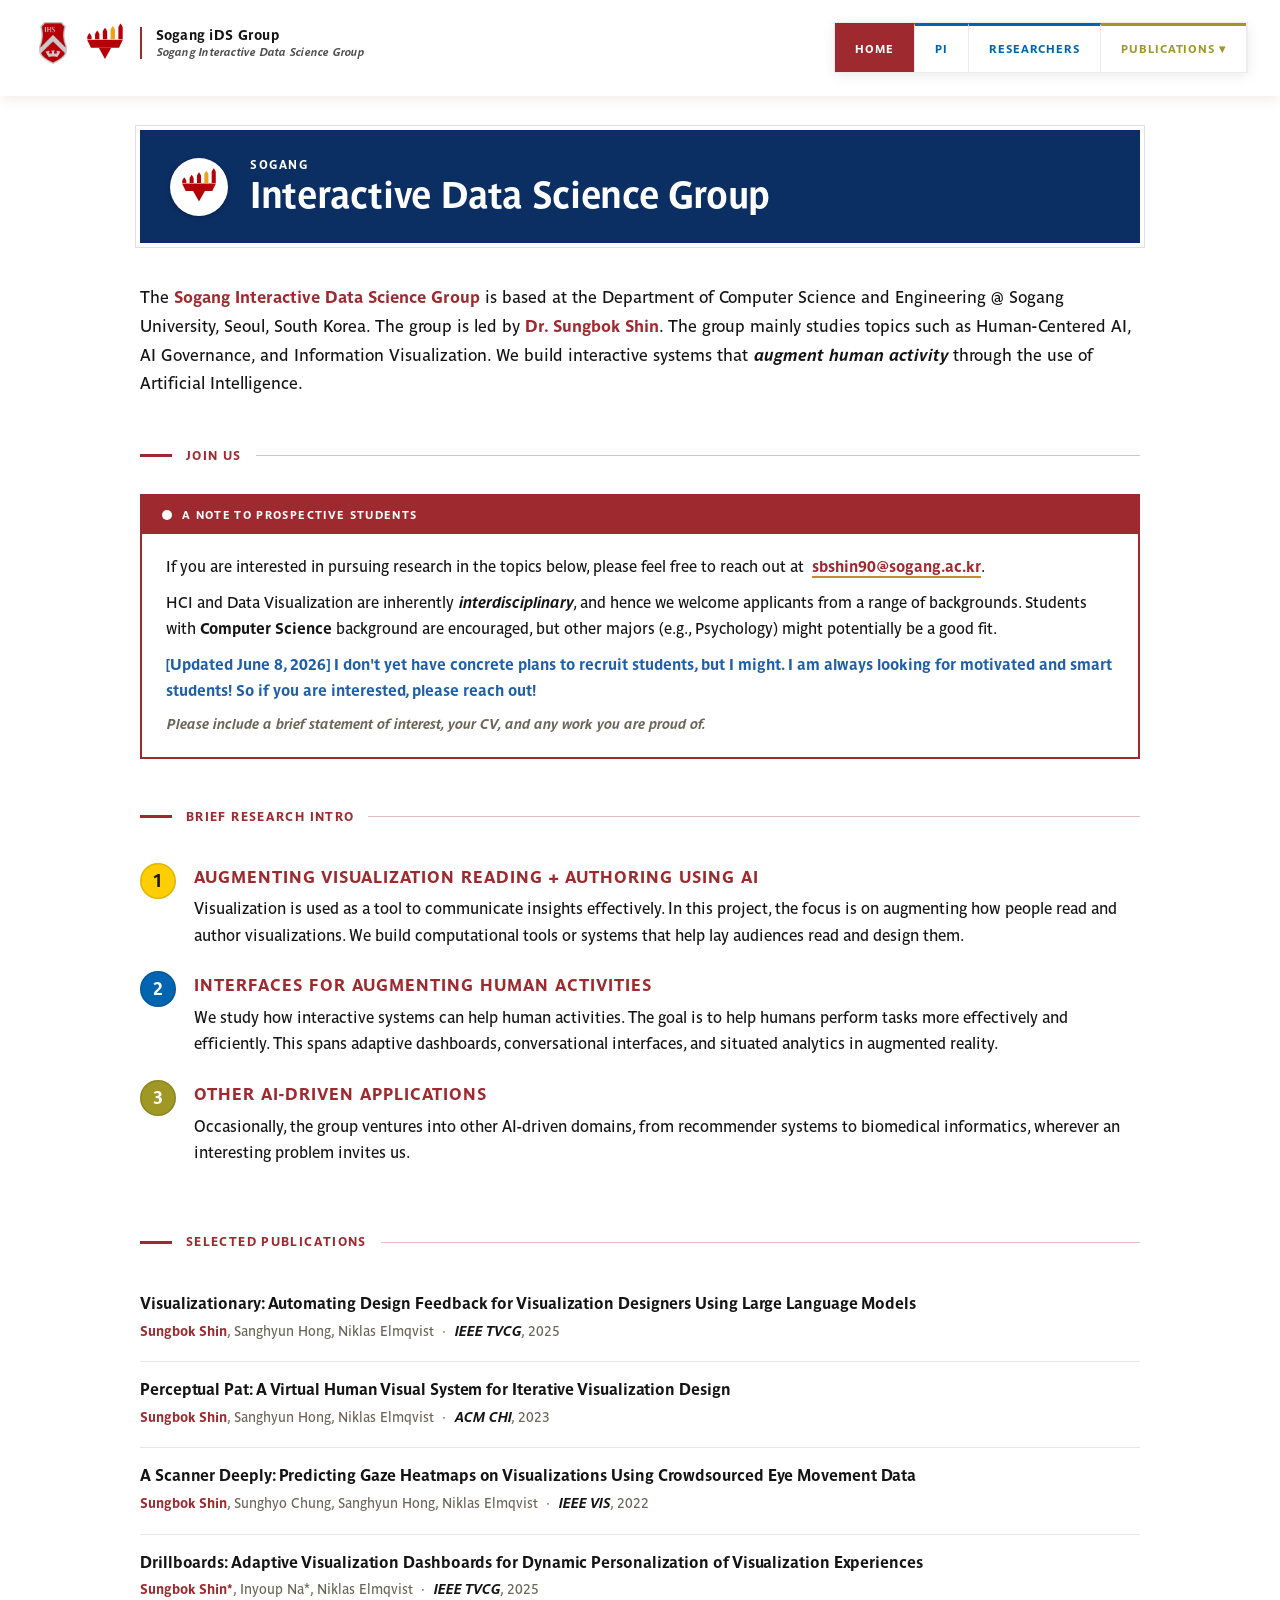
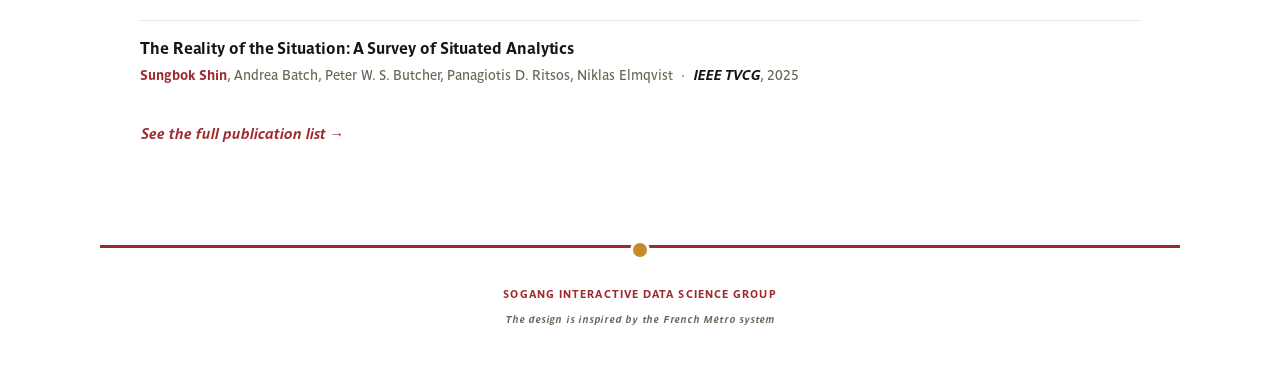
==== commit 99e4fbd3: "mistake mistake" ====
--- a/index.html
+++ b/index.html
@@ -65,7 +65,7 @@
       <div class="contact-header">A Note to Prospective Students</div>
       <div class="contact-body">
         <p>
-          If you are interested in pursuing research in the topics above, please feel free to reach out at &nbsp;<a href="mailto:sbshin90@sogang.ac.kr">sbshin90@sogang.ac.kr</a>.
+          If you are interested in pursuing research in the topics below, please feel free to reach out at &nbsp;<a href="mailto:sbshin90@sogang.ac.kr">sbshin90@sogang.ac.kr</a>.
         </p>
         <p>
           HCI and Data Visualization are inherently <em>interdisciplinary</em>, and hence we welcome applicants from a range of backgrounds. Students with <strong>Computer Science</strong> background are encouraged, but other majors (e.g., Psychology) might potentially be a good fit.
